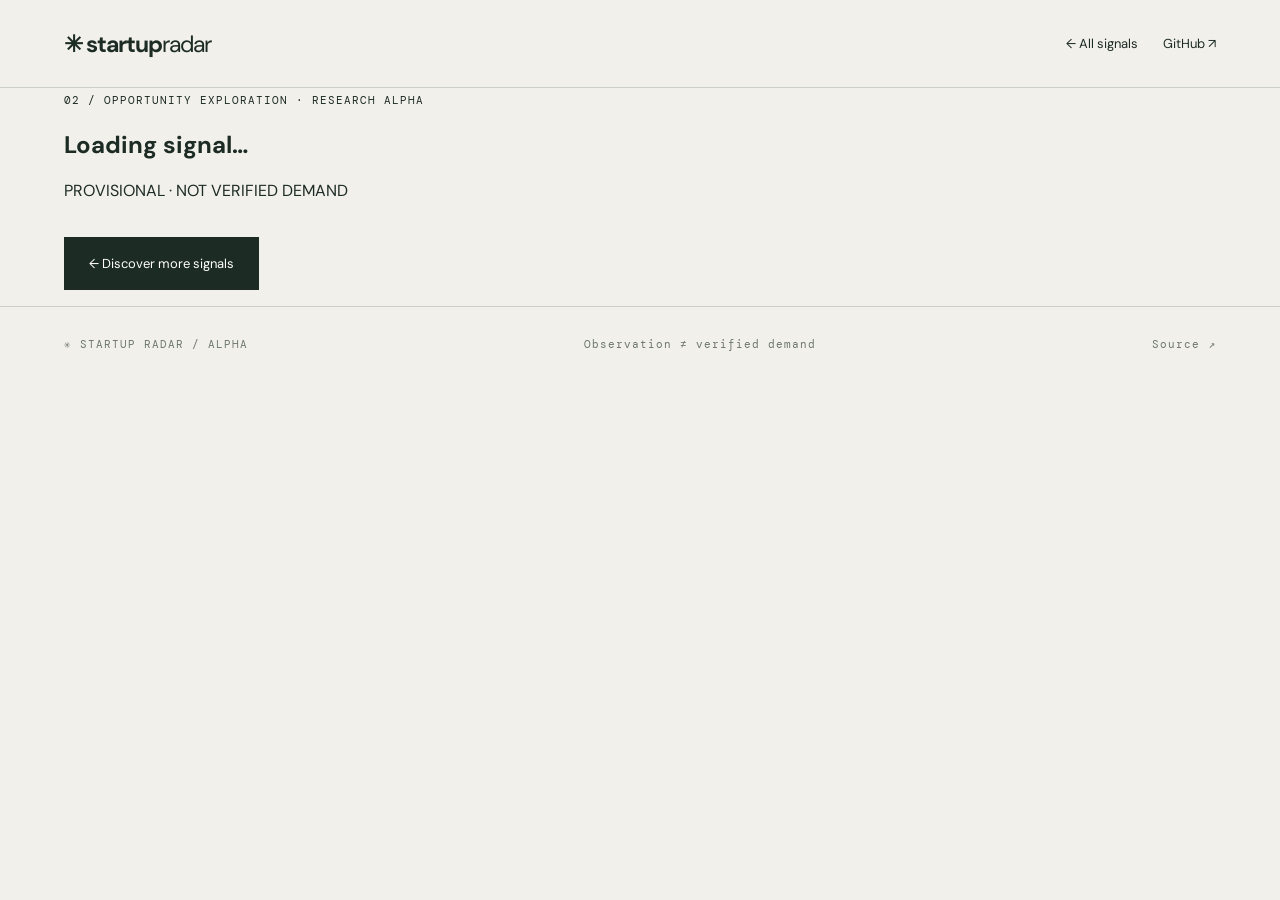
==== web/explore.html @ d4d5a0a4 "Add accessible source-backed signal exploration page" ====
<!doctype html><html lang="en"><meta charset="utf-8"><meta name="viewport" content="width=device-width,initial-scale=1"><meta name="description" content="Evidence-backed exploration of public problem signals."><title>Explore a signal — Startup Radar</title><link rel="stylesheet" href="style.css"><body><header><a class="logo" href="./">✳ startup<span>radar</span></a><nav><a href="./#signals">← All signals</a><a href="https://github.com/supplicant-snowstain/startup-product-radar">GitHub ↗</a></nav></header><main><section class="explore-hero"><small>02 / OPPORTUNITY EXPLORATION · RESEARCH ALPHA</small><h1 id="signal-title">Loading signal…</h1><p id="signal-problem"></p><div class="explore-meta"><span id="signal-domain"></span><span id="signal-date"></span><span>PROVISIONAL · NOT VERIFIED DEMAND</span></div></section><div id="signal-error" role="status" hidden></div><div id="signal-body" class="explore-layout" hidden><section class="research-section"><small>01 / ORIGINAL OBSERVATION</small><h2>Follow the evidence.</h2><p id="signal-context"></p><a id="signal-source" target="_blank" rel="noopener noreferrer">Open original public source ↗</a><p id="signal-locator" class="source-locator"></p></section><aside class="research-aside"><small>QUALITY OF EVIDENCE</small><h3>What we know — and don't.</h3><ul id="signal-limitations"></ul><p class="fine">One source is not proof of market demand. Sources may be incomplete or stale.</p></aside><section class="research-section"><small>02 / CONTINUE EXPLORING</small><h2>Better questions lead to better ideas.</h2><div id="signal-questions" class="question-list"></div></section><section class="research-section"><small>03 / RELATED WORK</small><h2>Explore the neighborhood.</h2><p>Other signals that may relate to this problem. This is a simple domain match, not a claim of equivalent needs.</p><div id="related-signals" class="related-list"></div></section></div><p><a href="./#signals" class="cta">← Discover more signals</a></p></main><footer><span>✳ STARTUP RADAR / ALPHA</span><span>Observation ≠ verified demand</span><a href="https://github.com/supplicant-snowstain/startup-product-radar">Source ↗</a></footer><script src="explore.js"></script></body></html>
---- web/style.css ----
@import url('https://fonts.googleapis.com/css2?family=DM+Sans:wght@400;500;600;700&family=DM+Mono&display=swap');:root{--bg:#f1f0ea;--ink:#1d2b25;--muted:#6d776f;--line:#cbd0c8;--lime:#d5ff65}*{box-sizing:border-box}html{scroll-behavior:smooth}body{margin:0;background:var(--bg);color:var(--ink);font-family:'DM Sans',sans-serif}header,main,footer{max-width:1300px;padding-left:5%;padding-right:5%;margin:auto}header{height:88px;display:flex;align-items:center;justify-content:space-between;border-bottom:1px solid var(--line)}a{color:inherit;text-decoration:none}.logo{font-size:23px;font-weight:700;letter-spacing:-1px}.logo span{font-weight:400}nav{display:flex;gap:25px;font-size:13px}.hero{display:grid;grid-template-columns:55% 45%;align-items:center;min-height:610px;border-bottom:1px solid var(--line)}small,.fine,footer{font:11px 'DM Mono',monospace;letter-spacing:1px}.hero small{color:#50784b}.hero h1{font-size:clamp(58px,7vw,98px);letter-spacing:-5px;line-height:1.05;margin:35px 0 25px}.hero i{font-family:Georgia,serif;font-weight:400}.hero mark{background:linear-gradient(transparent 78%,var(--lime) 78%);color:inherit}.hero p{font-size:17px;color:var(--muted);line-height:1.7;max-width:510px}.hero .fine{margin-top:55px;font-size:9px}.cta{display:inline-block;background:var(--ink);color:white;padding:18px 25px;font-size:13px;margin-top:20px}.radar{height:min(38vw,460px);width:min(38vw,460px);position:relative;display:grid;place-items:center}.orbit{position:absolute;border:1px solid #b5c0b3;border-radius:50%}.one{width:28%;aspect-ratio:1}.two{width:58%;aspect-ratio:1}.three{width:88%;aspect-ratio:1}.radar:before,.radar:after{content:'';position:absolute;background:#c6d0c4}.radar:before{width:100%;height:1px}.radar:after{height:100%;width:1px}.radar b{z-index:2;background:var(--lime);border-radius:50%;width:48px;height:48px;display:grid;place-items:center;font-size:27px}.sweep{position:absolute;width:88%;aspect-ratio:1;border-radius:50%;background:conic-gradient(transparent 0 240deg,#91b36b55 325deg,transparent);animation:spin 12s linear infinite}@keyframes spin{to{transform:rotate(360deg)}}.dot{position:absolute;background:#38754d;border:3px solid var(--bg);border-radius:50%;width:15px;height:15px;z-index:3}.a{top:22%;left:66%}.b{top:70%;left:22%}.c{top:77%;left:75%}#signals{padding:85px 0}.section-title{display:flex;align-items:end;justify-content:space-between;gap:20px}h2{font-size:clamp(35px,4vw,55px);letter-spacing:-2px;line-height:1.1}.section-title p{max-width:240px;font-size:13px;color:var(--muted)}.toolbar{border-top:1px solid var(--line);border-bottom:1px solid var(--line);padding:18px 0;display:flex;justify-content:space-between;gap:12px}.toolbar input{background:transparent;border:0;outline:none;font:14px 'DM Sans',sans-serif;min-width:180px}.toolbar button{border:0;border-radius:24px;padding:10px 14px;background:none;cursor:pointer}.toolbar button.selected{background:var(--ink);color:white}.cards{display:grid;grid-template-columns:repeat(3,minmax(0,1fr));gap:14px;margin-top:22px}.card{background:#fafaf5;border:1px solid #d9ded4;min-height:310px;padding:26px;text-align:left;font:inherit;color:inherit;display:flex;flex-direction:column;cursor:pointer;transition:transform .2s,border-color .2s}.card:hover{transform:translateY(-5px);border-color:#6a8868}.card small{color:#47714c}.card h3{font-size:26px;letter-spacing:-1px;line-height:1.25;margin:30px 0 10px}.card p{font-size:13px;line-height:1.65;color:var(--muted)}.card footer{padding:16px 0 0;margin:auto 0 0;border-top:1px solid #dee3dc;color:var(--muted);font-size:9px}.method{border-top:1px solid var(--line);padding:70px 0;display:grid;grid-template-columns:1fr 1fr;gap:30px}.method h3{font:12px 'DM Mono',monospace}.method p{color:var(--muted);font-size:14px;line-height:1.6;margin-bottom:25px}footer{display:flex;justify-content:space-between;gap:15px;padding-top:30px;padding-bottom:40px;border-top:1px solid var(--line);color:var(--muted)}dialog{border:1px solid #a5b7a5;background:#fafaf5;color:var(--ink);width:min(640px,90vw);padding:35px;max-height:85vh}dialog::backdrop{background:#16281bc2}dialog h2{font-size:34px}dialog p,dialog li{line-height:1.7;color:#53665a}dialog a{color:#357448;text-decoration:underline;overflow-wrap:anywhere}#close{float:right;background:none;border:0;font-size:30px;cursor:pointer}@media(max-width:830px){.hero{grid-template-columns:1fr;padding-top:60px}.radar{height:300px;width:300px;margin:0 auto 35px}.cards{grid-template-columns:1fr 1fr}}@media(max-width:580px){header{height:72px}nav a:first-child{display:none}nav{gap:12px}.hero h1{font-size:56px;letter-spacing:-3px}.section-title,.toolbar{display:block}.toolbar div{margin-top:15px}.cards,.method{grid-template-columns:1fr}.card{min-height:240px}footer{display:block;line-height:2.2}}
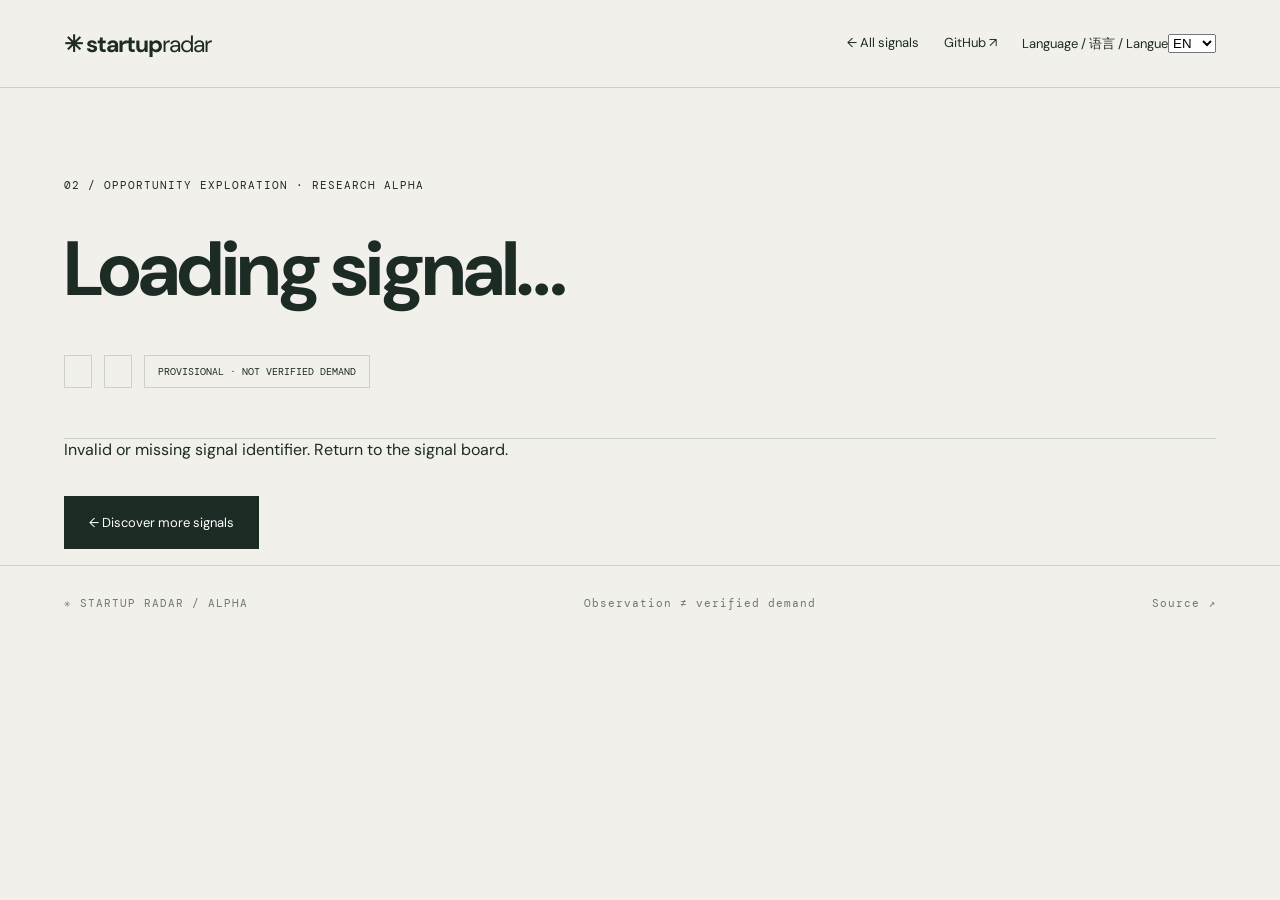
==== commit e2a36757: "Add multilingual UI binding and language selector" ====
--- a/web/explore.html
+++ b/web/explore.html
@@ -1 +1 @@
-<!doctype html><html lang="en"><meta charset="utf-8"><meta name="viewport" content="width=device-width,initial-scale=1"><meta name="description" content="Evidence-backed exploration of public problem signals."><title>Explore a signal — Startup Radar</title><link rel="stylesheet" href="style.css"><body><header><a class="logo" href="./">✳ startup<span>radar</span></a><nav><a href="./#signals">← All signals</a><a href="https://github.com/supplicant-snowstain/startup-product-radar">GitHub ↗</a></nav></header><main><section class="explore-hero"><small>02 / OPPORTUNITY EXPLORATION · RESEARCH ALPHA</small><h1 id="signal-title">Loading signal…</h1><p id="signal-problem"></p><div class="explore-meta"><span id="signal-domain"></span><span id="signal-date"></span><span>PROVISIONAL · NOT VERIFIED DEMAND</span></div></section><div id="signal-error" role="status" hidden></div><div id="signal-body" class="explore-layout" hidden><section class="research-section"><small>01 / ORIGINAL OBSERVATION</small><h2>Follow the evidence.</h2><p id="signal-context"></p><a id="signal-source" target="_blank" rel="noopener noreferrer">Open original public source ↗</a><p id="signal-locator" class="source-locator"></p></section><aside class="research-aside"><small>QUALITY OF EVIDENCE</small><h3>What we know — and don't.</h3><ul id="signal-limitations"></ul><p class="fine">One source is not proof of market demand. Sources may be incomplete or stale.</p></aside><section class="research-section"><small>02 / CONTINUE EXPLORING</small><h2>Better questions lead to better ideas.</h2><div id="signal-questions" class="question-list"></div></section><section class="research-section"><small>03 / RELATED WORK</small><h2>Explore the neighborhood.</h2><p>Other signals that may relate to this problem. This is a simple domain match, not a claim of equivalent needs.</p><div id="related-signals" class="related-list"></div></section></div><p><a href="./#signals" class="cta">← Discover more signals</a></p></main><footer><span>✳ STARTUP RADAR / ALPHA</span><span>Observation ≠ verified demand</span><a href="https://github.com/supplicant-snowstain/startup-product-radar">Source ↗</a></footer><script src="explore.js"></script></body></html>+<!doctype html><html lang="en"><meta charset="utf-8"><meta name="viewport" content="width=device-width,initial-scale=1"><meta name="description" content="Evidence-backed exploration of public problem signals."><title>Explore a signal — Startup Radar</title><link rel="stylesheet" href="style.css"><body><header><a class="logo" href="./">✳ startup<span>radar</span></a><nav><a data-i18n="back" href="./#signals">← All signals</a><a href="https://github.com/supplicant-snowstain/startup-product-radar">GitHub ↗</a><label class="language-control"><span class="sr-only">Language / 语言 / Langue</span><select id="language" aria-label="Language / 语言 / Langue"><option value="en">EN</option><option value="zh">中文</option><option value="fr">FR</option></select></label></nav></header><main><section class="explore-hero"><small data-i18n="exploreKicker">02 / OPPORTUNITY EXPLORATION · RESEARCH ALPHA</small><h1 id="signal-title" data-i18n="loading">Loading signal…</h1><p id="signal-problem"></p><div class="explore-meta"><span id="signal-domain"></span><span id="signal-date"></span><span data-i18n="provisionalLong">PROVISIONAL · NOT VERIFIED DEMAND</span></div></section><div id="signal-error" role="status" hidden></div><div id="signal-body" class="explore-layout" hidden><section class="research-section"><small data-i18n="original">01 / ORIGINAL OBSERVATION</small><h2 data-i18n="follow">Follow the evidence.</h2><p id="signal-context"></p><a id="signal-source" target="_blank" rel="noopener noreferrer" data-i18n="open">Open original public source ↗</a><p id="signal-locator" class="source-locator"></p></section><aside class="research-aside"><small data-i18n="quality">QUALITY OF EVIDENCE</small><h3 data-i18n="known">What we know — and don't.</h3><ul id="signal-limitations"></ul><p class="fine" data-i18n="caveat">One source is not proof of market demand. Sources may be incomplete or stale.</p></aside><section class="research-section"><small data-i18n="continue">02 / CONTINUE EXPLORING</small><h2 data-i18n="questionsTitle">Better questions lead to better ideas.</h2><div id="signal-questions" class="question-list"></div></section><section class="research-section"><small data-i18n="related">03 / RELATED WORK</small><h2 data-i18n="neighborhood">Explore the neighborhood.</h2><p data-i18n="relatedDesc">Other signals that may relate to this problem. This is a simple domain match, not a claim of equivalent needs.</p><div id="related-signals" class="related-list"></div></section></div><p><a href="./#signals" class="cta" data-i18n="more">← Discover more signals</a></p></main><footer><span>✳ STARTUP RADAR / ALPHA</span><span>Observation ≠ verified demand</span><a href="https://github.com/supplicant-snowstain/startup-product-radar">Source ↗</a></footer><script src="i18n.js"></script><script src="explore.js"></script></body></html>
--- a/web/style.css
+++ b/web/style.css
@@ -1 +1,3 @@
-@import url('https://fonts.googleapis.com/css2?family=DM+Sans:wght@400;500;600;700&family=DM+Mono&display=swap');:root{--bg:#f1f0ea;--ink:#1d2b25;--muted:#6d776f;--line:#cbd0c8;--lime:#d5ff65}*{box-sizing:border-box}html{scroll-behavior:smooth}body{margin:0;background:var(--bg);color:var(--ink);font-family:'DM Sans',sans-serif}header,main,footer{max-width:1300px;padding-left:5%;padding-right:5%;margin:auto}header{height:88px;display:flex;align-items:center;justify-content:space-between;border-bottom:1px solid var(--line)}a{color:inherit;text-decoration:none}.logo{font-size:23px;font-weight:700;letter-spacing:-1px}.logo span{font-weight:400}nav{display:flex;gap:25px;font-size:13px}.hero{display:grid;grid-template-columns:55% 45%;align-items:center;min-height:610px;border-bottom:1px solid var(--line)}small,.fine,footer{font:11px 'DM Mono',monospace;letter-spacing:1px}.hero small{color:#50784b}.hero h1{font-size:clamp(58px,7vw,98px);letter-spacing:-5px;line-height:1.05;margin:35px 0 25px}.hero i{font-family:Georgia,serif;font-weight:400}.hero mark{background:linear-gradient(transparent 78%,var(--lime) 78%);color:inherit}.hero p{font-size:17px;color:var(--muted);line-height:1.7;max-width:510px}.hero .fine{margin-top:55px;font-size:9px}.cta{display:inline-block;background:var(--ink);color:white;padding:18px 25px;font-size:13px;margin-top:20px}.radar{height:min(38vw,460px);width:min(38vw,460px);position:relative;display:grid;place-items:center}.orbit{position:absolute;border:1px solid #b5c0b3;border-radius:50%}.one{width:28%;aspect-ratio:1}.two{width:58%;aspect-ratio:1}.three{width:88%;aspect-ratio:1}.radar:before,.radar:after{content:'';position:absolute;background:#c6d0c4}.radar:before{width:100%;height:1px}.radar:after{height:100%;width:1px}.radar b{z-index:2;background:var(--lime);border-radius:50%;width:48px;height:48px;display:grid;place-items:center;font-size:27px}.sweep{position:absolute;width:88%;aspect-ratio:1;border-radius:50%;background:conic-gradient(transparent 0 240deg,#91b36b55 325deg,transparent);animation:spin 12s linear infinite}@keyframes spin{to{transform:rotate(360deg)}}.dot{position:absolute;background:#38754d;border:3px solid var(--bg);border-radius:50%;width:15px;height:15px;z-index:3}.a{top:22%;left:66%}.b{top:70%;left:22%}.c{top:77%;left:75%}#signals{padding:85px 0}.section-title{display:flex;align-items:end;justify-content:space-between;gap:20px}h2{font-size:clamp(35px,4vw,55px);letter-spacing:-2px;line-height:1.1}.section-title p{max-width:240px;font-size:13px;color:var(--muted)}.toolbar{border-top:1px solid var(--line);border-bottom:1px solid var(--line);padding:18px 0;display:flex;justify-content:space-between;gap:12px}.toolbar input{background:transparent;border:0;outline:none;font:14px 'DM Sans',sans-serif;min-width:180px}.toolbar button{border:0;border-radius:24px;padding:10px 14px;background:none;cursor:pointer}.toolbar button.selected{background:var(--ink);color:white}.cards{display:grid;grid-template-columns:repeat(3,minmax(0,1fr));gap:14px;margin-top:22px}.card{background:#fafaf5;border:1px solid #d9ded4;min-height:310px;padding:26px;text-align:left;font:inherit;color:inherit;display:flex;flex-direction:column;cursor:pointer;transition:transform .2s,border-color .2s}.card:hover{transform:translateY(-5px);border-color:#6a8868}.card small{color:#47714c}.card h3{font-size:26px;letter-spacing:-1px;line-height:1.25;margin:30px 0 10px}.card p{font-size:13px;line-height:1.65;color:var(--muted)}.card footer{padding:16px 0 0;margin:auto 0 0;border-top:1px solid #dee3dc;color:var(--muted);font-size:9px}.method{border-top:1px solid var(--line);padding:70px 0;display:grid;grid-template-columns:1fr 1fr;gap:30px}.method h3{font:12px 'DM Mono',monospace}.method p{color:var(--muted);font-size:14px;line-height:1.6;margin-bottom:25px}footer{display:flex;justify-content:space-between;gap:15px;padding-top:30px;padding-bottom:40px;border-top:1px solid var(--line);color:var(--muted)}dialog{border:1px solid #a5b7a5;background:#fafaf5;color:var(--ink);width:min(640px,90vw);padding:35px;max-height:85vh}dialog::backdrop{background:#16281bc2}dialog h2{font-size:34px}dialog p,dialog li{line-height:1.7;color:#53665a}dialog a{color:#357448;text-decoration:underline;overflow-wrap:anywhere}#close{float:right;background:none;border:0;font-size:30px;cursor:pointer}@media(max-width:830px){.hero{grid-template-columns:1fr;padding-top:60px}.radar{height:300px;width:300px;margin:0 auto 35px}.cards{grid-template-columns:1fr 1fr}}@media(max-width:580px){header{height:72px}nav a:first-child{display:none}nav{gap:12px}.hero h1{font-size:56px;letter-spacing:-3px}.section-title,.toolbar{display:block}.toolbar div{margin-top:15px}.cards,.method{grid-template-columns:1fr}.card{min-height:240px}footer{display:block;line-height:2.2}}+@import url('https://fonts.googleapis.com/css2?family=DM+Sans:wght@400;500;600;700&family=DM+Mono&display=swap');:root{--bg:#f1f0ea;--ink:#1d2b25;--muted:#6d776f;--line:#cbd0c8;--lime:#d5ff65}*{box-sizing:border-box}html{scroll-behavior:smooth}body{margin:0;background:var(--bg);color:var(--ink);font-family:'DM Sans',sans-serif}header,main,footer{max-width:1300px;padding-left:5%;padding-right:5%;margin:auto}header{height:88px;display:flex;align-items:center;justify-content:space-between;border-bottom:1px solid var(--line)}a{color:inherit;text-decoration:none}.logo{font-size:23px;font-weight:700;letter-spacing:-1px}.logo span{font-weight:400}nav{display:flex;gap:25px;font-size:13px}.hero{display:grid;grid-template-columns:55% 45%;align-items:center;min-height:610px;border-bottom:1px solid var(--line)}small,.fine,footer{font:11px 'DM Mono',monospace;letter-spacing:1px}.hero small{color:#50784b}.hero h1{font-size:clamp(58px,7vw,98px);letter-spacing:-5px;line-height:1.05;margin:35px 0 25px}.hero i{font-family:Georgia,serif;font-weight:400}.hero mark{background:linear-gradient(transparent 78%,var(--lime) 78%);color:inherit}.hero p{font-size:17px;color:var(--muted);line-height:1.7;max-width:510px}.hero .fine{margin-top:55px;font-size:9px}.cta{display:inline-block;background:var(--ink);color:white;padding:18px 25px;font-size:13px;margin-top:20px}.radar{height:min(38vw,460px);width:min(38vw,460px);position:relative;display:grid;place-items:center}.orbit{position:absolute;border:1px solid #b5c0b3;border-radius:50%}.one{width:28%;aspect-ratio:1}.two{width:58%;aspect-ratio:1}.three{width:88%;aspect-ratio:1}.radar:before,.radar:after{content:'';position:absolute;background:#c6d0c4}.radar:before{width:100%;height:1px}.radar:after{height:100%;width:1px}.radar b{z-index:2;background:var(--lime);border-radius:50%;width:48px;height:48px;display:grid;place-items:center;font-size:27px}.sweep{position:absolute;width:88%;aspect-ratio:1;border-radius:50%;background:conic-gradient(transparent 0 240deg,#91b36b55 325deg,transparent);animation:spin 12s linear infinite}@keyframes spin{to{transform:rotate(360deg)}}.dot{position:absolute;background:#38754d;border:3px solid var(--bg);border-radius:50%;width:15px;height:15px;z-index:3}.a{top:22%;left:66%}.b{top:70%;left:22%}.c{top:77%;left:75%}#signals{padding:85px 0}.section-title{display:flex;align-items:end;justify-content:space-between;gap:20px}h2{font-size:clamp(35px,4vw,55px);letter-spacing:-2px;line-height:1.1}.section-title p{max-width:240px;font-size:13px;color:var(--muted)}.toolbar{border-top:1px solid var(--line);border-bottom:1px solid var(--line);padding:18px 0;display:flex;justify-content:space-between;gap:12px}.toolbar input{background:transparent;border:0;outline:none;font:14px 'DM Sans',sans-serif;min-width:180px}.toolbar button{border:0;border-radius:24px;padding:10px 14px;background:none;cursor:pointer}.toolbar button.selected{background:var(--ink);color:white}.cards{display:grid;grid-template-columns:repeat(3,minmax(0,1fr));gap:14px;margin-top:22px}.card{background:#fafaf5;border:1px solid #d9ded4;min-height:310px;padding:26px;text-align:left;font:inherit;color:inherit;display:flex;flex-direction:column;cursor:pointer;transition:transform .2s,border-color .2s}.card:hover{transform:translateY(-5px);border-color:#6a8868}.card small{color:#47714c}.card h3{font-size:26px;letter-spacing:-1px;line-height:1.25;margin:30px 0 10px}.card p{font-size:13px;line-height:1.65;color:var(--muted)}.card footer{padding:16px 0 0;margin:auto 0 0;border-top:1px solid #dee3dc;color:var(--muted);font-size:9px}.method{border-top:1px solid var(--line);padding:70px 0;display:grid;grid-template-columns:1fr 1fr;gap:30px}.method h3{font:12px 'DM Mono',monospace}.method p{color:var(--muted);font-size:14px;line-height:1.6;margin-bottom:25px}footer{display:flex;justify-content:space-between;gap:15px;padding-top:30px;padding-bottom:40px;border-top:1px solid var(--line);color:var(--muted)}dialog{border:1px solid #a5b7a5;background:#fafaf5;color:var(--ink);width:min(640px,90vw);padding:35px;max-height:85vh}dialog::backdrop{background:#16281bc2}dialog h2{font-size:34px}dialog p,dialog li{line-height:1.7;color:#53665a}dialog a{color:#357448;text-decoration:underline;overflow-wrap:anywhere}#close{float:right;background:none;border:0;font-size:30px;cursor:pointer}@media(max-width:830px){.hero{grid-template-columns:1fr;padding-top:60px}.radar{height:300px;width:300px;margin:0 auto 35px}.cards{grid-template-columns:1fr 1fr}}@media(max-width:580px){header{height:72px}nav a:first-child{display:none}nav{gap:12px}.hero h1{font-size:56px;letter-spacing:-3px}.section-title,.toolbar{display:block}.toolbar div{margin-top:15px}.cards,.method{grid-template-columns:1fr}.card{min-height:240px}footer{display:block;line-height:2.2}}
+.explore-hero{padding:85px 0 50px;border-bottom:1px solid var(--line)}.explore-hero h1{font-size:clamp(48px,6vw,85px);letter-spacing:-3px;max-width:940px;margin:25px 0}.explore-hero>p{font-size:21px;line-height:1.55;max-width:760px;color:var(--muted)}.explore-meta{display:flex;flex-wrap:wrap;gap:12px;margin-top:36px}.explore-meta span{border:1px solid var(--line);padding:9px 13px;font:10px 'DM Mono',monospace}.explore-layout{display:grid;grid-template-columns:1.5fr 1fr;gap:30px;padding:60px 0}.research-section,.research-aside{padding:25px;border:1px solid var(--line);background:#fafaf5}.research-section h2{font-size:37px}.research-section p,.research-aside li{font-size:15px;color:var(--muted);line-height:1.8}.research-section a{display:inline-block;margin:12px 0;color:#2b6d4a;text-decoration:underline;overflow-wrap:anywhere}.source-locator{font:11px 'DM Mono',monospace!important}.research-aside{background:#e5eadf}.research-aside h3{font-size:25px}.research-aside li{margin-bottom:15px}.question-list{display:grid;gap:8px}.question-list div{border-left:3px solid #95b777;background:#edf2e8;padding:18px;line-height:1.6}.related-list{display:flex;flex-direction:column}.related-list a{border-bottom:1px solid var(--line);padding:12px 0}@media(max-width:750px){.explore-layout{grid-template-columns:1fr}.explore-hero{padding-top:50px}}
+[hidden]{display:none!important}
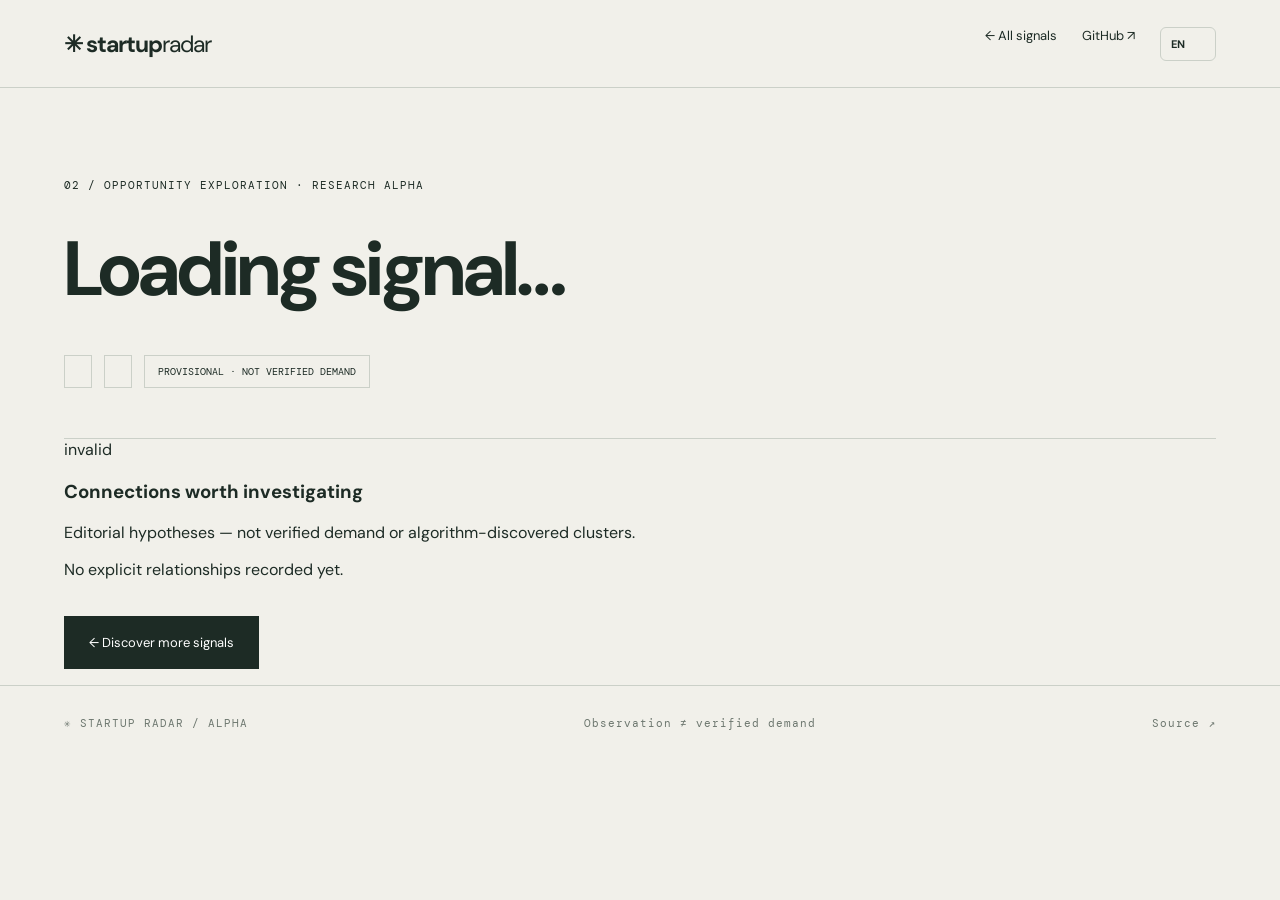
==== commit 1ac3c1a1: "Display source-aware adjacent opportunities on exploration pages" ====
--- a/web/explore.html
+++ b/web/explore.html
@@ -1 +1 @@
-<!doctype html><html lang="en"><meta charset="utf-8"><meta name="viewport" content="width=device-width,initial-scale=1"><meta name="description" content="Evidence-backed exploration of public problem signals."><title>Explore a signal — Startup Radar</title><link rel="stylesheet" href="style.css"><body><header><a class="logo" href="./">✳ startup<span>radar</span></a><nav><a data-i18n="back" href="./#signals">← All signals</a><a href="https://github.com/supplicant-snowstain/startup-product-radar">GitHub ↗</a><label class="language-control"><span class="sr-only">Language / 语言 / Langue</span><select id="language" aria-label="Language / 语言 / Langue"><option value="en">EN</option><option value="zh">中文</option><option value="fr">FR</option></select></label></nav></header><main><section class="explore-hero"><small data-i18n="exploreKicker">02 / OPPORTUNITY EXPLORATION · RESEARCH ALPHA</small><h1 id="signal-title" data-i18n="loading">Loading signal…</h1><p id="signal-problem"></p><div class="explore-meta"><span id="signal-domain"></span><span id="signal-date"></span><span data-i18n="provisionalLong">PROVISIONAL · NOT VERIFIED DEMAND</span></div></section><div id="signal-error" role="status" hidden></div><div id="signal-body" class="explore-layout" hidden><section class="research-section"><small data-i18n="original">01 / ORIGINAL OBSERVATION</small><h2 data-i18n="follow">Follow the evidence.</h2><p id="signal-context"></p><a id="signal-source" target="_blank" rel="noopener noreferrer" data-i18n="open">Open original public source ↗</a><p id="signal-locator" class="source-locator"></p></section><aside class="research-aside"><small data-i18n="quality">QUALITY OF EVIDENCE</small><h3 data-i18n="known">What we know — and don't.</h3><ul id="signal-limitations"></ul><p class="fine" data-i18n="caveat">One source is not proof of market demand. Sources may be incomplete or stale.</p></aside><section class="research-section"><small data-i18n="continue">02 / CONTINUE EXPLORING</small><h2 data-i18n="questionsTitle">Better questions lead to better ideas.</h2><div id="signal-questions" class="question-list"></div></section><section class="research-section"><small data-i18n="related">03 / RELATED WORK</small><h2 data-i18n="neighborhood">Explore the neighborhood.</h2><p data-i18n="relatedDesc">Other signals that may relate to this problem. This is a simple domain match, not a claim of equivalent needs.</p><div id="related-signals" class="related-list"></div></section></div><p><a href="./#signals" class="cta" data-i18n="more">← Discover more signals</a></p></main><footer><span>✳ STARTUP RADAR / ALPHA</span><span>Observation ≠ verified demand</span><a href="https://github.com/supplicant-snowstain/startup-product-radar">Source ↗</a></footer><script src="i18n.js"></script><script src="explore.js"></script></body></html>+<!doctype html><html lang="en"><meta charset="utf-8"><meta name="viewport" content="width=device-width,initial-scale=1"><meta name="description" content="Evidence-backed exploration of public problem signals."><title>Explore a signal — Startup Radar</title><link rel="stylesheet" href="style.css"><body><header><a class="logo" href="./">✳ startup<span>radar</span></a><nav><a data-i18n="back" href="./#signals">← All signals</a><a href="https://github.com/supplicant-snowstain/startup-product-radar">GitHub ↗</a><label class="language-control"><span class="sr-only">Language / 语言 / Langue</span><select id="language" aria-label="Language / 语言 / Langue"><option value="en">EN</option><option value="zh">中文</option><option value="fr">FR</option></select></label></nav></header><main><section class="explore-hero"><small data-i18n="exploreKicker">02 / OPPORTUNITY EXPLORATION · RESEARCH ALPHA</small><h1 id="signal-title" data-i18n="loading">Loading signal…</h1><p id="signal-problem"></p><div class="explore-meta"><span id="signal-domain"></span><span id="signal-date"></span><span data-i18n="provisionalLong">PROVISIONAL · NOT VERIFIED DEMAND</span></div></section><div id="signal-error" role="status" hidden></div><div id="signal-body" class="explore-layout" hidden><section class="research-section"><small data-i18n="original">01 / ORIGINAL OBSERVATION</small><h2 data-i18n="follow">Follow the evidence.</h2><p id="signal-context"></p><a id="signal-source" target="_blank" rel="noopener noreferrer" data-i18n="open">Open original public source ↗</a><p id="signal-locator" class="source-locator"></p></section><aside class="research-aside"><small data-i18n="quality">QUALITY OF EVIDENCE</small><h3 data-i18n="known">What we know — and don't.</h3><ul id="signal-limitations"></ul><p class="fine" data-i18n="caveat">One source is not proof of market demand. Sources may be incomplete or stale.</p></aside><section class="research-section"><small data-i18n="continue">02 / CONTINUE EXPLORING</small><h2 data-i18n="questionsTitle">Better questions lead to better ideas.</h2><div id="signal-questions" class="question-list"></div></section><section class="research-section"><small data-i18n="related">03 / RELATED WORK</small><h2 data-i18n="neighborhood">Explore the neighborhood.</h2><p data-i18n="relatedDesc">Other signals that may relate to this problem. This is a simple domain match, not a claim of equivalent needs.</p><div id="related-signals" class="related-list"></div></section></div><section id="opportunity-map" class="opportunity-map" aria-live="polite"></section><p><a href="./#signals" class="cta" data-i18n="more">← Discover more signals</a></p></main><footer><span>✳ STARTUP RADAR / ALPHA</span><span>Observation ≠ verified demand</span><a href="https://github.com/supplicant-snowstain/startup-product-radar">Source ↗</a></footer><script src="i18n.js"></script><script src="explore.js"></script><script src="map.js"></script></body></html>
--- a/web/style.css
+++ b/web/style.css
@@ -1,3 +1,5 @@
 @import url('https://fonts.googleapis.com/css2?family=DM+Sans:wght@400;500;600;700&family=DM+Mono&display=swap');:root{--bg:#f1f0ea;--ink:#1d2b25;--muted:#6d776f;--line:#cbd0c8;--lime:#d5ff65}*{box-sizing:border-box}html{scroll-behavior:smooth}body{margin:0;background:var(--bg);color:var(--ink);font-family:'DM Sans',sans-serif}header,main,footer{max-width:1300px;padding-left:5%;padding-right:5%;margin:auto}header{height:88px;display:flex;align-items:center;justify-content:space-between;border-bottom:1px solid var(--line)}a{color:inherit;text-decoration:none}.logo{font-size:23px;font-weight:700;letter-spacing:-1px}.logo span{font-weight:400}nav{display:flex;gap:25px;font-size:13px}.hero{display:grid;grid-template-columns:55% 45%;align-items:center;min-height:610px;border-bottom:1px solid var(--line)}small,.fine,footer{font:11px 'DM Mono',monospace;letter-spacing:1px}.hero small{color:#50784b}.hero h1{font-size:clamp(58px,7vw,98px);letter-spacing:-5px;line-height:1.05;margin:35px 0 25px}.hero i{font-family:Georgia,serif;font-weight:400}.hero mark{background:linear-gradient(transparent 78%,var(--lime) 78%);color:inherit}.hero p{font-size:17px;color:var(--muted);line-height:1.7;max-width:510px}.hero .fine{margin-top:55px;font-size:9px}.cta{display:inline-block;background:var(--ink);color:white;padding:18px 25px;font-size:13px;margin-top:20px}.radar{height:min(38vw,460px);width:min(38vw,460px);position:relative;display:grid;place-items:center}.orbit{position:absolute;border:1px solid #b5c0b3;border-radius:50%}.one{width:28%;aspect-ratio:1}.two{width:58%;aspect-ratio:1}.three{width:88%;aspect-ratio:1}.radar:before,.radar:after{content:'';position:absolute;background:#c6d0c4}.radar:before{width:100%;height:1px}.radar:after{height:100%;width:1px}.radar b{z-index:2;background:var(--lime);border-radius:50%;width:48px;height:48px;display:grid;place-items:center;font-size:27px}.sweep{position:absolute;width:88%;aspect-ratio:1;border-radius:50%;background:conic-gradient(transparent 0 240deg,#91b36b55 325deg,transparent);animation:spin 12s linear infinite}@keyframes spin{to{transform:rotate(360deg)}}.dot{position:absolute;background:#38754d;border:3px solid var(--bg);border-radius:50%;width:15px;height:15px;z-index:3}.a{top:22%;left:66%}.b{top:70%;left:22%}.c{top:77%;left:75%}#signals{padding:85px 0}.section-title{display:flex;align-items:end;justify-content:space-between;gap:20px}h2{font-size:clamp(35px,4vw,55px);letter-spacing:-2px;line-height:1.1}.section-title p{max-width:240px;font-size:13px;color:var(--muted)}.toolbar{border-top:1px solid var(--line);border-bottom:1px solid var(--line);padding:18px 0;display:flex;justify-content:space-between;gap:12px}.toolbar input{background:transparent;border:0;outline:none;font:14px 'DM Sans',sans-serif;min-width:180px}.toolbar button{border:0;border-radius:24px;padding:10px 14px;background:none;cursor:pointer}.toolbar button.selected{background:var(--ink);color:white}.cards{display:grid;grid-template-columns:repeat(3,minmax(0,1fr));gap:14px;margin-top:22px}.card{background:#fafaf5;border:1px solid #d9ded4;min-height:310px;padding:26px;text-align:left;font:inherit;color:inherit;display:flex;flex-direction:column;cursor:pointer;transition:transform .2s,border-color .2s}.card:hover{transform:translateY(-5px);border-color:#6a8868}.card small{color:#47714c}.card h3{font-size:26px;letter-spacing:-1px;line-height:1.25;margin:30px 0 10px}.card p{font-size:13px;line-height:1.65;color:var(--muted)}.card footer{padding:16px 0 0;margin:auto 0 0;border-top:1px solid #dee3dc;color:var(--muted);font-size:9px}.method{border-top:1px solid var(--line);padding:70px 0;display:grid;grid-template-columns:1fr 1fr;gap:30px}.method h3{font:12px 'DM Mono',monospace}.method p{color:var(--muted);font-size:14px;line-height:1.6;margin-bottom:25px}footer{display:flex;justify-content:space-between;gap:15px;padding-top:30px;padding-bottom:40px;border-top:1px solid var(--line);color:var(--muted)}dialog{border:1px solid #a5b7a5;background:#fafaf5;color:var(--ink);width:min(640px,90vw);padding:35px;max-height:85vh}dialog::backdrop{background:#16281bc2}dialog h2{font-size:34px}dialog p,dialog li{line-height:1.7;color:#53665a}dialog a{color:#357448;text-decoration:underline;overflow-wrap:anywhere}#close{float:right;background:none;border:0;font-size:30px;cursor:pointer}@media(max-width:830px){.hero{grid-template-columns:1fr;padding-top:60px}.radar{height:300px;width:300px;margin:0 auto 35px}.cards{grid-template-columns:1fr 1fr}}@media(max-width:580px){header{height:72px}nav a:first-child{display:none}nav{gap:12px}.hero h1{font-size:56px;letter-spacing:-3px}.section-title,.toolbar{display:block}.toolbar div{margin-top:15px}.cards,.method{grid-template-columns:1fr}.card{min-height:240px}footer{display:block;line-height:2.2}}
 .explore-hero{padding:85px 0 50px;border-bottom:1px solid var(--line)}.explore-hero h1{font-size:clamp(48px,6vw,85px);letter-spacing:-3px;max-width:940px;margin:25px 0}.explore-hero>p{font-size:21px;line-height:1.55;max-width:760px;color:var(--muted)}.explore-meta{display:flex;flex-wrap:wrap;gap:12px;margin-top:36px}.explore-meta span{border:1px solid var(--line);padding:9px 13px;font:10px 'DM Mono',monospace}.explore-layout{display:grid;grid-template-columns:1.5fr 1fr;gap:30px;padding:60px 0}.research-section,.research-aside{padding:25px;border:1px solid var(--line);background:#fafaf5}.research-section h2{font-size:37px}.research-section p,.research-aside li{font-size:15px;color:var(--muted);line-height:1.8}.research-section a{display:inline-block;margin:12px 0;color:#2b6d4a;text-decoration:underline;overflow-wrap:anywhere}.source-locator{font:11px 'DM Mono',monospace!important}.research-aside{background:#e5eadf}.research-aside h3{font-size:25px}.research-aside li{margin-bottom:15px}.question-list{display:grid;gap:8px}.question-list div{border-left:3px solid #95b777;background:#edf2e8;padding:18px;line-height:1.6}.related-list{display:flex;flex-direction:column}.related-list a{border-bottom:1px solid var(--line);padding:12px 0}@media(max-width:750px){.explore-layout{grid-template-columns:1fr}.explore-hero{padding-top:50px}}
 [hidden]{display:none!important}
+
+.language-control{display:inline-flex;align-items:center}.language-control select{appearance:none;border:1px solid var(--line);background:transparent;color:var(--ink);font:700 11px 'DM Sans',sans-serif;border-radius:6px;padding:9px 22px 9px 10px;cursor:pointer}.language-control select:focus-visible{outline:2px solid #438b57;outline-offset:3px}.sr-only{position:absolute;width:1px;height:1px;padding:0;margin:-1px;overflow:hidden;clip:rect(0,0,0,0);white-space:nowrap;border:0}@media(max-width:580px){header nav{gap:8px}.language-control select{padding:8px 5px}header .logo{font-size:18px}}
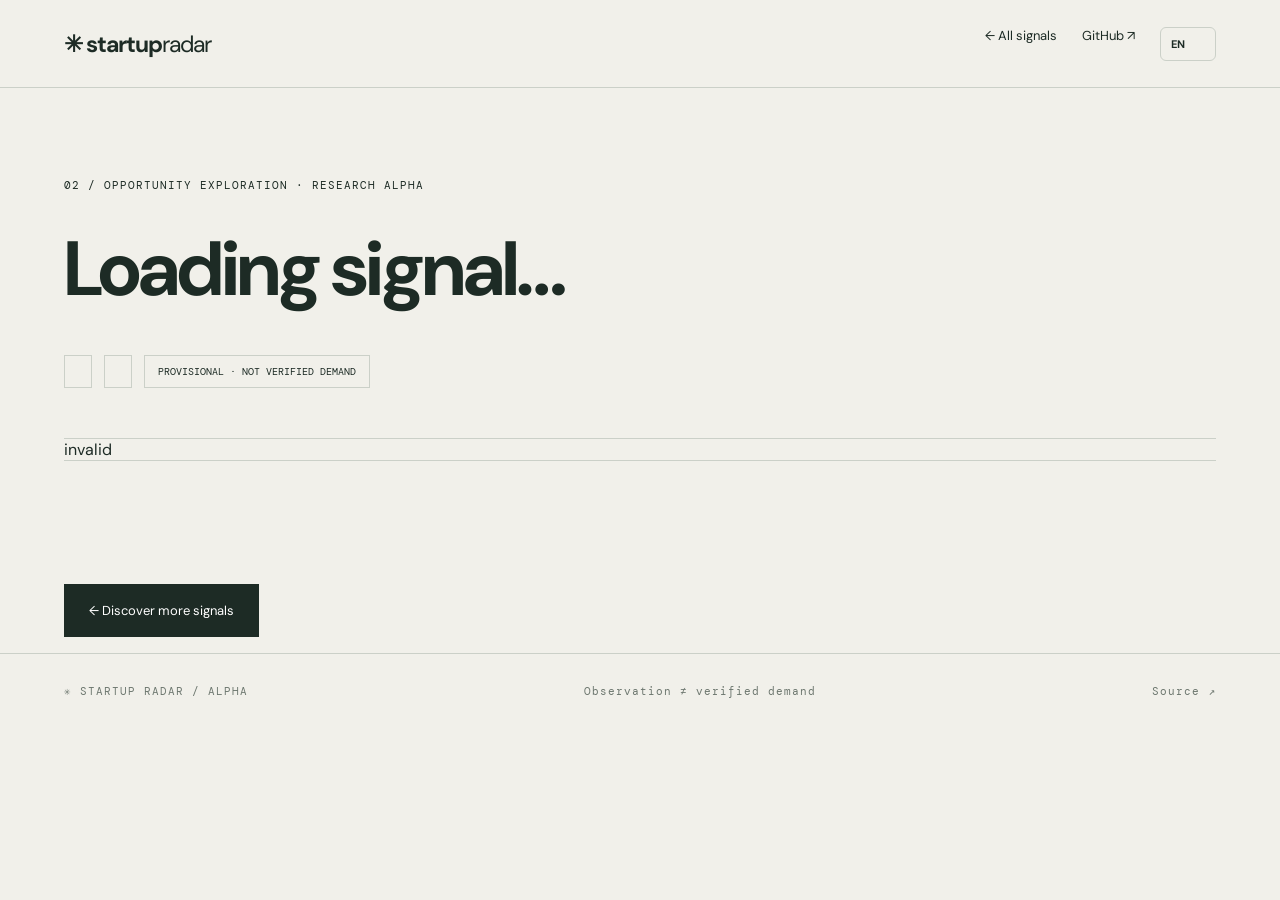
==== commit da94beb3: "Put human-friendly idea explanation before technical evidence sections" ====
--- a/web/explore.html
+++ b/web/explore.html
@@ -1 +1 @@
-<!doctype html><html lang="en"><meta charset="utf-8"><meta name="viewport" content="width=device-width,initial-scale=1"><meta name="description" content="Evidence-backed exploration of public problem signals."><title>Explore a signal — Startup Radar</title><link rel="stylesheet" href="style.css"><body><header><a class="logo" href="./">✳ startup<span>radar</span></a><nav><a data-i18n="back" href="./#signals">← All signals</a><a href="https://github.com/supplicant-snowstain/startup-product-radar">GitHub ↗</a><label class="language-control"><span class="sr-only">Language / 语言 / Langue</span><select id="language" aria-label="Language / 语言 / Langue"><option value="en">EN</option><option value="zh">中文</option><option value="fr">FR</option></select></label></nav></header><main><section class="explore-hero"><small data-i18n="exploreKicker">02 / OPPORTUNITY EXPLORATION · RESEARCH ALPHA</small><h1 id="signal-title" data-i18n="loading">Loading signal…</h1><p id="signal-problem"></p><div class="explore-meta"><span id="signal-domain"></span><span id="signal-date"></span><span data-i18n="provisionalLong">PROVISIONAL · NOT VERIFIED DEMAND</span></div></section><div id="signal-error" role="status" hidden></div><div id="signal-body" class="explore-layout" hidden><section class="research-section"><small data-i18n="original">01 / ORIGINAL OBSERVATION</small><h2 data-i18n="follow">Follow the evidence.</h2><p id="signal-context"></p><a id="signal-source" target="_blank" rel="noopener noreferrer" data-i18n="open">Open original public source ↗</a><p id="signal-locator" class="source-locator"></p></section><aside class="research-aside"><small data-i18n="quality">QUALITY OF EVIDENCE</small><h3 data-i18n="known">What we know — and don't.</h3><ul id="signal-limitations"></ul><p class="fine" data-i18n="caveat">One source is not proof of market demand. Sources may be incomplete or stale.</p></aside><section class="research-section"><small data-i18n="continue">02 / CONTINUE EXPLORING</small><h2 data-i18n="questionsTitle">Better questions lead to better ideas.</h2><div id="signal-questions" class="question-list"></div></section><section class="research-section"><small data-i18n="related">03 / RELATED WORK</small><h2 data-i18n="neighborhood">Explore the neighborhood.</h2><p data-i18n="relatedDesc">Other signals that may relate to this problem. This is a simple domain match, not a claim of equivalent needs.</p><div id="related-signals" class="related-list"></div></section></div><section id="opportunity-map" class="opportunity-map" aria-live="polite"></section><p><a href="./#signals" class="cta" data-i18n="more">← Discover more signals</a></p></main><footer><span>✳ STARTUP RADAR / ALPHA</span><span>Observation ≠ verified demand</span><a href="https://github.com/supplicant-snowstain/startup-product-radar">Source ↗</a></footer><script src="i18n.js"></script><script src="explore.js"></script><script src="map.js"></script></body></html>+<!doctype html><html lang="en"><meta charset="utf-8"><meta name="viewport" content="width=device-width,initial-scale=1"><meta name="description" content="Evidence-backed exploration of public problem signals."><title>Explore a signal — Startup Radar</title><link rel="stylesheet" href="style.css"><body><header><a class="logo" href="./">✳ startup<span>radar</span></a><nav><a data-i18n="back" href="./#signals">← All signals</a><a href="https://github.com/supplicant-snowstain/startup-product-radar">GitHub ↗</a><label class="language-control"><span class="sr-only">Language / 语言 / Langue</span><select id="language" aria-label="Language / 语言 / Langue"><option value="en">EN</option><option value="zh">中文</option><option value="fr">FR</option></select></label></nav></header><main><section class="explore-hero"><small data-i18n="exploreKicker">02 / OPPORTUNITY EXPLORATION · RESEARCH ALPHA</small><h1 id="signal-title" data-i18n="loading">Loading signal…</h1><p id="signal-problem"></p><div class="explore-meta"><span id="signal-domain"></span><span id="signal-date"></span><span data-i18n="provisionalLong">PROVISIONAL · NOT VERIFIED DEMAND</span></div></section><section id="idea-story" class="idea-story" aria-live="polite" hidden></section><div id="signal-error" role="status" hidden></div><div id="signal-body" class="explore-layout" hidden><section class="research-section"><small data-i18n="original">01 / ORIGINAL OBSERVATION</small><h2 data-i18n="follow">Follow the evidence.</h2><p id="signal-context"></p><a id="signal-source" target="_blank" rel="noopener noreferrer" data-i18n="open">Open original public source ↗</a><p id="signal-locator" class="source-locator"></p></section><aside class="research-aside"><small data-i18n="quality">QUALITY OF EVIDENCE</small><h3 data-i18n="known">What we know — and don't.</h3><ul id="signal-limitations"></ul><p class="fine" data-i18n="caveat">One source is not proof of market demand. Sources may be incomplete or stale.</p></aside><section class="research-section"><small data-i18n="continue">02 / CONTINUE EXPLORING</small><h2 data-i18n="questionsTitle">Better questions lead to better ideas.</h2><div id="signal-questions" class="question-list"></div></section><section class="research-section"><small data-i18n="related">03 / RELATED WORK</small><h2 data-i18n="neighborhood">Explore the neighborhood.</h2><p data-i18n="relatedDesc">Other signals that may relate to this problem. This is a simple domain match, not a claim of equivalent needs.</p><div id="related-signals" class="related-list"></div></section></div><section id="opportunity-map" class="opportunity-map" aria-live="polite"></section><p><a href="./#signals" class="cta" data-i18n="more">← Discover more signals</a></p></main><footer><span>✳ STARTUP RADAR / ALPHA</span><span>Observation ≠ verified demand</span><a href="https://github.com/supplicant-snowstain/startup-product-radar">Source ↗</a></footer><script src="i18n.js"></script><script src="explore.js"></script><script src="story.js"></script><script src="map.js"></script></body></html>
--- a/web/style.css
+++ b/web/style.css
@@ -3,3 +3,16 @@
 [hidden]{display:none!important}
 
 .language-control{display:inline-flex;align-items:center}.language-control select{appearance:none;border:1px solid var(--line);background:transparent;color:var(--ink);font:700 11px 'DM Sans',sans-serif;border-radius:6px;padding:9px 22px 9px 10px;cursor:pointer}.language-control select:focus-visible{outline:2px solid #438b57;outline-offset:3px}.sr-only{position:absolute;width:1px;height:1px;padding:0;margin:-1px;overflow:hidden;clip:rect(0,0,0,0);white-space:nowrap;border:0}@media(max-width:580px){header nav{gap:8px}.language-control select{padding:8px 5px}header .logo{font-size:18px}}
+
+.opportunity-map{padding:32px 0 55px;border-top:1px solid var(--line)}.opportunity-map h3{font-size:29px;letter-spacing:-1px}.opportunity-map p{color:var(--muted);line-height:1.6}.map-link{display:flex;flex-direction:column;gap:9px;background:#fafaf5;border:1px solid var(--line);padding:22px;max-width:580px;margin:14px 0;transition:transform .2s}.map-link:hover{transform:translateY(-3px)}.map-link small{color:var(--muted)}
+
+/* Evidence-aware opportunity map: source nodes are separate from problem nodes. */
+.map-stage{display:grid;grid-template-columns:minmax(0,1fr) minmax(0,1fr) minmax(0,.9fr);align-items:center;gap:26px;margin:24px 0;padding:30px;border-radius:18px;border:1px solid var(--line);background:radial-gradient(circle at 50% 50%,#e6f1db,#f8f9f2 70%)}
+.map-center{background:var(--ink);color:#f7f9ed;border-radius:14px;padding:25px;min-height:125px;display:flex;flex-direction:column;justify-content:center;gap:12px}.map-center small{color:#d5ff65}
+.map-center strong{font-size:19px;line-height:1.35}
+.map-neighbors{border-left:2px dashed #93ae91;padding-left:22px;display:grid;gap:12px}.map-node{border:1px solid #bbd1b0;border-radius:12px;padding:18px;background:white;display:flex;flex-direction:column;gap:10px;transition:transform .2s}
+.map-node:hover,.map-node:focus-visible{transform:translateY(-3px);outline:2px solid #5c935b}.map-node small{color:#607d5f}.map-node span{color:#28634d;font-size:12px}.map-node strong{font-size:16px}
+.map-sources{border-left:2px dotted #9daaa0;padding-left:20px;display:grid;gap:12px}.map-source{background:#e8eae2;border-radius:10px;padding:16px;display:flex;flex-direction:column;gap:9px}.map-source a{color:#236e51;text-decoration:underline}.map-source p{font-size:12px;line-height:1.5;color:#6e796b}.map-warning{font-size:12px!important;color:var(--muted)}
+@media(max-width:800px){.map-stage{grid-template-columns:1fr;padding:17px}.map-neighbors,.map-sources{border-left:none;border-top:2px dashed #93ae91;padding:20px 0 0}}
+
+.products-section{padding:70px 0 85px;border-bottom:1px solid var(--line)}.product-empty{border:1px dashed var(--line);background:#f8f9f3;padding:28px;margin-top:22px;color:var(--muted);line-height:1.65}.product-card a{margin-top:auto;padding-top:17px;color:#286f50;text-decoration:underline;font-size:13px}.product-card small{color:#537956}
